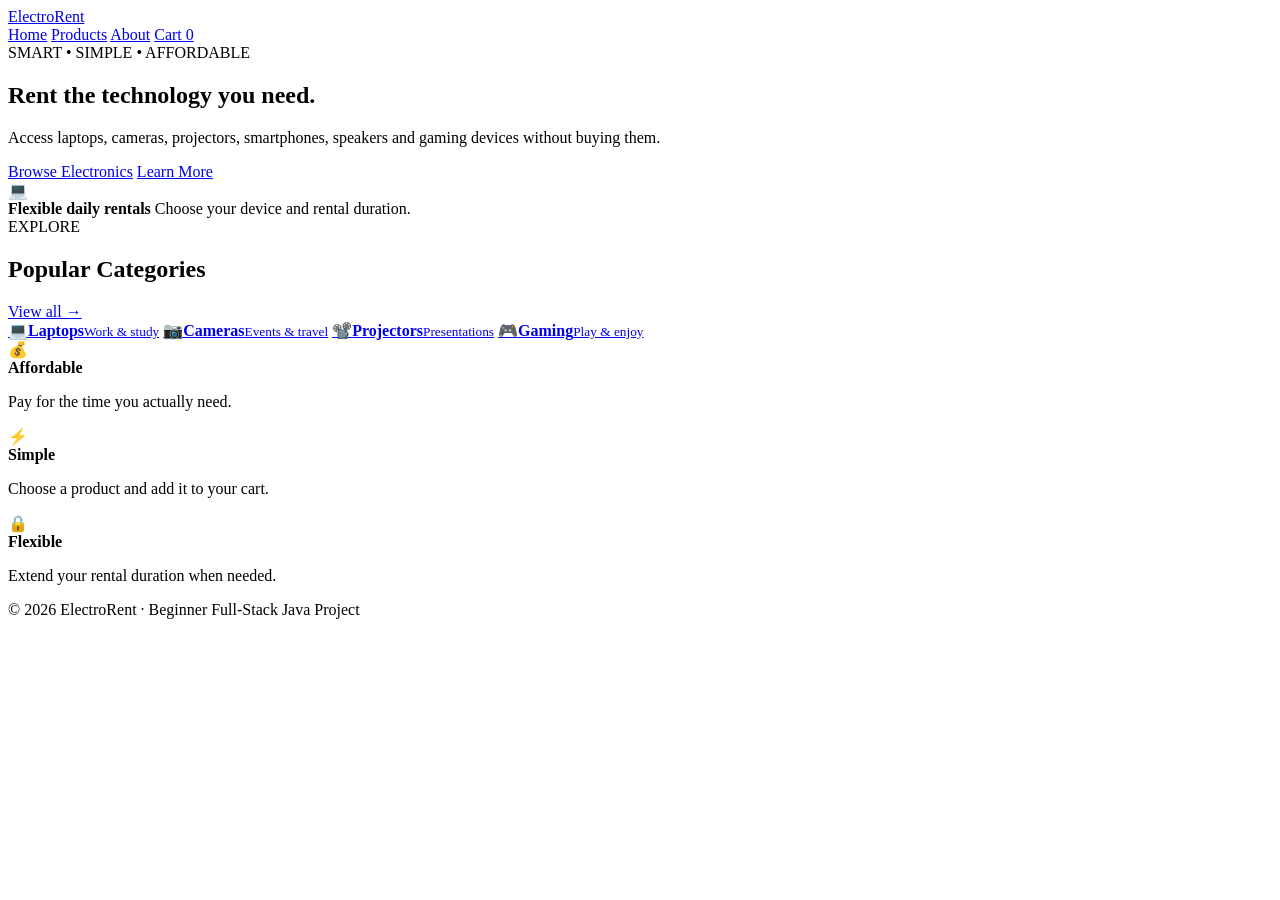
==== index.html @ 1d93f3ef "Add files via upload" ====
<!DOCTYPE html>
<html lang="en">
<head>
    <meta charset="UTF-8">
    <meta name="viewport" content="width=device-width, initial-scale=1.0">
    <title>ElectroRent | Electronics Rental</title>
    <link rel="stylesheet" href="css/style.css">
</head>
<body>
<header class="site-header">
    <div class="container nav-wrap">
        <a class="logo" href="index.html">Electro<span>Rent</span></a>
        <nav>
            <a class="active" href="index.html">Home</a>
            <a href="products.html">Products</a>
            <a href="about.html">About</a>
            <a class="cart-link" href="cart.html">Cart <span id="cartCount">0</span></a>
        </nav>
    </div>
</header>

<main>
<section class="hero">
    <div class="container hero-content">
        <div class="hero-copy">
            <span class="eyebrow">SMART • SIMPLE • AFFORDABLE</span>
            <h1>Rent the technology you need.</h1>
            <p>Access laptops, cameras, projectors, smartphones, speakers and gaming devices without buying them.</p>
            <div class="hero-actions">
                <a class="btn btn-primary" href="products.html">Browse Electronics</a>
                <a class="btn btn-light" href="about.html">Learn More</a>
            </div>
        </div>
        <div class="hero-card">
            <div class="hero-icon">💻</div>
            <strong>Flexible daily rentals</strong>
            <span>Choose your device and rental duration.</span>
        </div>
    </div>
</section>

<section class="container section">
    <div class="section-heading">
        <div><span class="eyebrow">EXPLORE</span><h2>Popular Categories</h2></div>
        <a href="products.html" class="text-link">View all →</a>
    </div>
    <div class="category-grid">
        <a class="category-card" href="products.html?category=Laptop"><span>💻</span><strong>Laptops</strong><small>Work & study</small></a>
        <a class="category-card" href="products.html?category=Camera"><span>📷</span><strong>Cameras</strong><small>Events & travel</small></a>
        <a class="category-card" href="products.html?category=Projector"><span>📽️</span><strong>Projectors</strong><small>Presentations</small></a>
        <a class="category-card" href="products.html?category=Gaming"><span>🎮</span><strong>Gaming</strong><small>Play & enjoy</small></a>
    </div>
</section>

<section class="container feature-grid section">
    <div class="feature"><span>💰</span><div><strong>Affordable</strong><p>Pay for the time you actually need.</p></div></div>
    <div class="feature"><span>⚡</span><div><strong>Simple</strong><p>Choose a product and add it to your cart.</p></div></div>
    <div class="feature"><span>🔒</span><div><strong>Flexible</strong><p>Extend your rental duration when needed.</p></div></div>
</section>
</main>
<footer><div class="container">© 2026 ElectroRent · Beginner Full-Stack Java Project</div></footer>
<script src="js/main.js"></script>
</body>
</html>
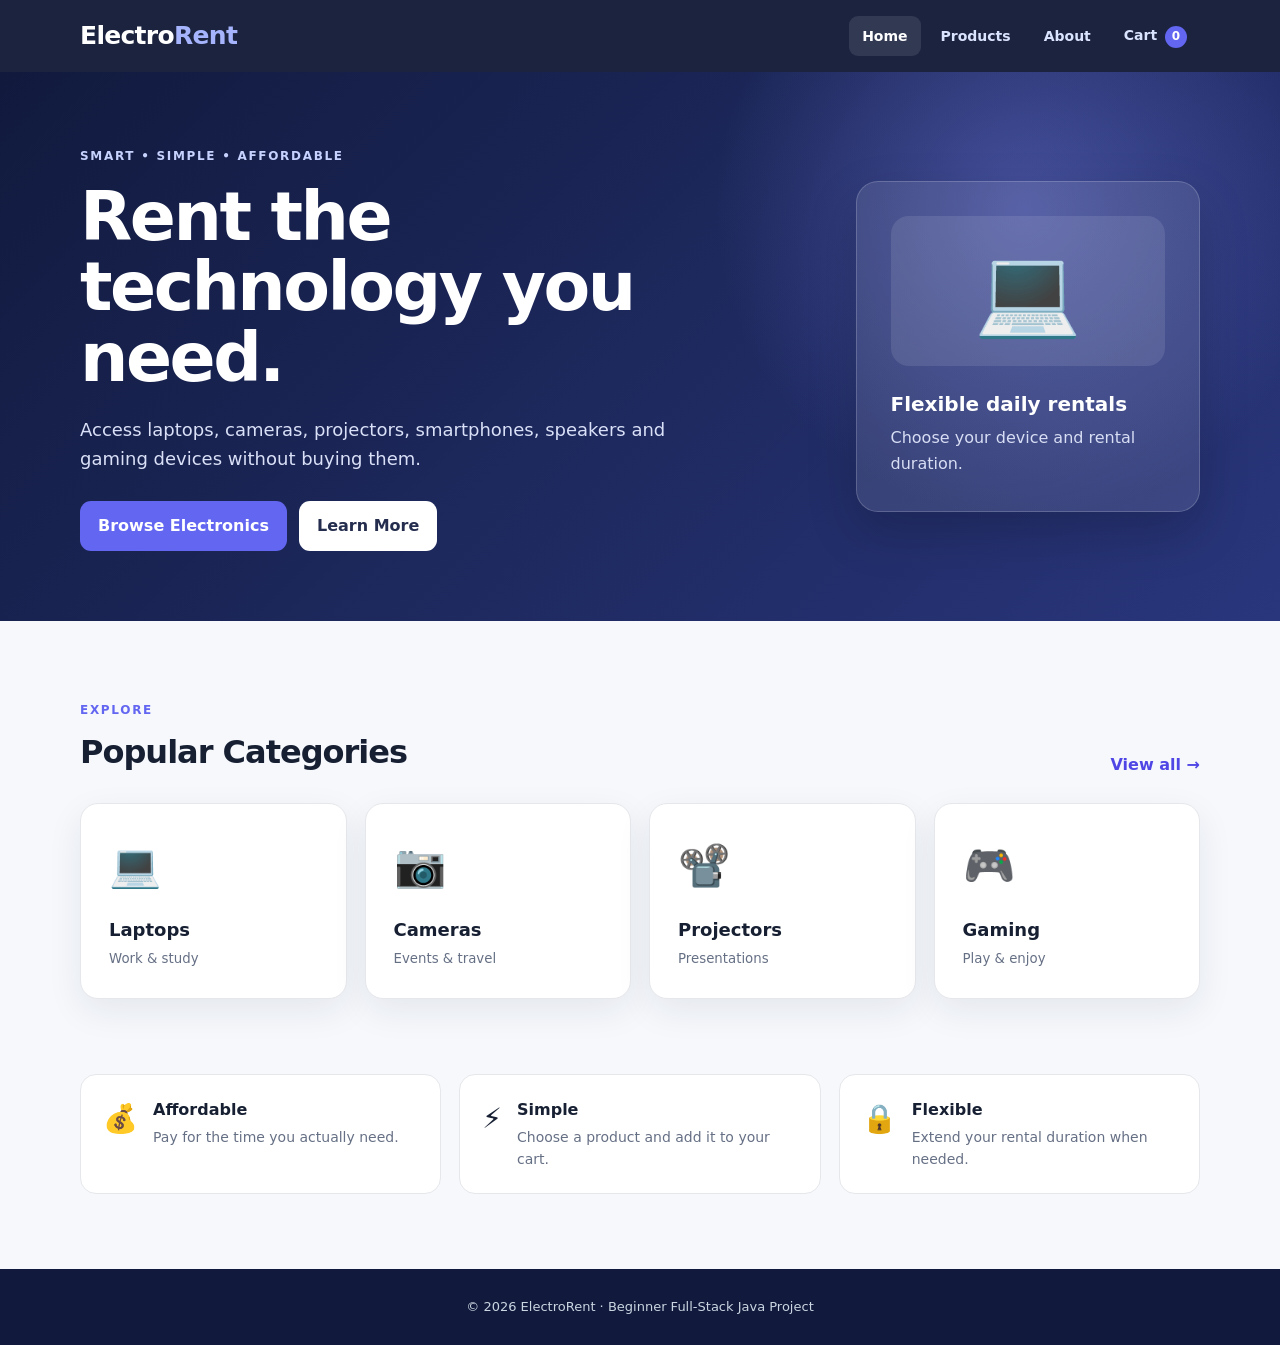
==== commit 2a677eec: "Update index.html" ====
--- a/index.html
+++ b/index.html
@@ -4,7 +4,7 @@
     <meta charset="UTF-8">
     <meta name="viewport" content="width=device-width, initial-scale=1.0">
     <title>ElectroRent | Electronics Rental</title>
-    <link rel="stylesheet" href="css/style.css">
+    <link rel="stylesheet" href="style.css">
 </head>
 <body>
 <header class="site-header">
@@ -59,6 +59,6 @@
 </section>
 </main>
 <footer><div class="container">© 2026 ElectroRent · Beginner Full-Stack Java Project</div></footer>
-<script src="js/main.js"></script>
+<script src="main.js"></script>
 </body>
 </html>
--- a/style.css
+++ b/style.css
@@ -0,0 +1,4 @@
+:root{--primary:#4f46e5;--primary-dark:#3730a3;--ink:#172033;--muted:#667085;--surface:#fff;--bg:#f6f8fc;--border:#e5e7eb;--success:#087443;--shadow:0 12px 35px rgba(31,41,55,.08)}
+*{box-sizing:border-box}html{scroll-behavior:smooth}body{margin:0;font-family:Inter,ui-sans-serif,system-ui,-apple-system,"Segoe UI",Arial,sans-serif;background:var(--bg);color:var(--ink);line-height:1.6}a{color:inherit}button,input,select{font:inherit}.container{width:min(1120px,92%);margin:auto}.site-header{position:sticky;top:0;z-index:20;background:rgba(18,27,56,.96);backdrop-filter:blur(12px);color:#fff}.nav-wrap{min-height:72px;display:flex;align-items:center;justify-content:space-between;gap:24px}.logo{font-size:25px;font-weight:850;text-decoration:none;letter-spacing:-.7px}.logo span{color:#a5b4fc}.site-header nav{display:flex;align-items:center;gap:7px}.site-header nav a{padding:9px 13px;border-radius:9px;text-decoration:none;color:#dbe4ff;font-weight:600;font-size:14px}.site-header nav a:hover,.site-header nav a.active{background:rgba(255,255,255,.1);color:#fff}.cart-link span{display:inline-flex;min-width:22px;height:22px;padding:0 6px;align-items:center;justify-content:center;border-radius:20px;background:#6366f1;color:#fff;font-size:12px;margin-left:3px}.hero{background:radial-gradient(circle at 80% 25%,rgba(129,140,248,.38),transparent 28%),linear-gradient(135deg,#111a3d,#29367c);color:#fff;min-height:530px;display:flex;align-items:center}.hero-content{display:grid;grid-template-columns:1.35fr .65fr;gap:60px;align-items:center;padding:70px 0}.eyebrow{font-size:12px;letter-spacing:1.7px;font-weight:800;color:#6366f1}.hero .eyebrow{color:#c7d2fe}.hero h1{font-size:clamp(42px,6vw,68px);line-height:1.04;letter-spacing:-2.5px;max-width:720px;margin:14px 0 22px}.hero p{font-size:18px;color:#d9e0f7;max-width:650px;margin:0 0 28px}.hero-actions{display:flex;gap:12px;flex-wrap:wrap}.btn{display:inline-flex;align-items:center;justify-content:center;border:0;border-radius:11px;padding:12px 18px;font-weight:750;text-decoration:none;cursor:pointer;transition:.2s}.btn:hover{transform:translateY(-1px)}.btn-primary{background:#6366f1;color:#fff}.btn-light{background:#fff;color:#242d4d}.btn-danger{background:#fff0f0;color:#b42318}.hero-card{background:rgba(255,255,255,.1);border:1px solid rgba(255,255,255,.18);border-radius:22px;padding:34px;box-shadow:0 20px 50px rgba(0,0,0,.18)}.hero-icon{height:150px;border-radius:18px;display:grid;place-items:center;font-size:86px;background:rgba(255,255,255,.1);margin-bottom:22px}.hero-card strong{display:block;font-size:20px}.hero-card span{display:block;color:#d8def4;margin-top:5px}.section{padding:75px 0}.section-heading{display:flex;justify-content:space-between;align-items:end;gap:20px;margin-bottom:25px}.section-heading h2{margin:5px 0 0;font-size:32px;letter-spacing:-1px}.text-link{color:var(--primary);font-weight:750;text-decoration:none}.category-grid{display:grid;grid-template-columns:repeat(4,1fr);gap:18px}.category-card{background:var(--surface);padding:28px;border:1px solid var(--border);border-radius:18px;text-decoration:none;box-shadow:var(--shadow);transition:.2s}.category-card:hover{transform:translateY(-4px);border-color:#c7d2fe}.category-card span{font-size:42px;display:block;margin-bottom:17px}.category-card strong{display:block;font-size:18px}.category-card small{color:var(--muted)}.feature-grid{display:grid;grid-template-columns:repeat(3,1fr);gap:18px;padding-top:0}.feature{background:#fff;border:1px solid var(--border);border-radius:16px;padding:22px;display:flex;gap:15px}.feature>span{font-size:28px}.feature strong{font-size:16px}.feature p{color:var(--muted);font-size:14px;margin:3px 0 0}.page-main{padding:55px 0 80px;min-height:calc(100vh - 140px)}.page-title{margin-bottom:30px}.page-title h1{font-size:42px;letter-spacing:-1.5px;margin:5px 0}.page-title p{color:var(--muted);margin:0}.toolbar{display:flex;gap:12px;margin-bottom:24px}.search,.select{width:100%;border:1px solid var(--border);background:#fff;border-radius:12px;padding:13px 15px;outline:none}.search:focus,.select:focus{border-color:#818cf8;box-shadow:0 0 0 4px #eef2ff}.select{max-width:210px}.status{color:var(--muted);font-size:14px;margin:8px 0 15px}.product-grid{display:grid;grid-template-columns:repeat(3,1fr);gap:20px}.product-card{background:#fff;border:1px solid var(--border);border-radius:18px;overflow:hidden;box-shadow:var(--shadow);display:flex;flex-direction:column}.product-visual{height:185px;background:linear-gradient(135deg,#eef2ff,#f5f3ff);display:grid;place-items:center;font-size:76px}.product-body{padding:21px;display:flex;flex-direction:column;flex:1}.badge{display:inline-block;width:max-content;background:#eef2ff;color:#4338ca;border-radius:20px;padding:4px 9px;font-size:11px;font-weight:800;text-transform:uppercase}.product-body h3{margin:11px 0 6px;font-size:19px}.product-body p{color:var(--muted);font-size:14px;margin:0 0 18px;min-height:45px}.product-bottom{margin-top:auto;display:flex;align-items:center;justify-content:space-between;gap:10px}.price{font-weight:850;color:var(--primary);font-size:18px}.price small{font-weight:500;color:var(--muted);font-size:12px}.empty{grid-column:1/-1;text-align:center;padding:60px 20px;background:#fff;border:1px dashed #cbd5e1;border-radius:16px;color:var(--muted)}.cart-layout{display:grid;grid-template-columns:1.4fr .6fr;gap:22px}.cart-item{background:#fff;border:1px solid var(--border);border-radius:16px;padding:18px;margin-bottom:14px;display:flex;align-items:center;gap:18px}.cart-visual{width:75px;height:75px;flex:none;border-radius:13px;background:#eef2ff;display:grid;place-items:center;font-size:38px}.cart-info{flex:1}.cart-info h3{margin:0 0 3px;font-size:17px}.cart-info p{margin:0;color:var(--muted);font-size:13px}.cart-controls{display:flex;align-items:center;gap:8px}.days{width:68px;border:1px solid var(--border);border-radius:8px;padding:8px}.remove{border:0;background:#fff0f0;color:#b42318;border-radius:8px;padding:8px 10px;cursor:pointer}.summary-card{background:#fff;border:1px solid var(--border);border-radius:18px;padding:24px;height:max-content;position:sticky;top:95px}.summary-card h2{margin:0 0 20px;font-size:20px}.summary-row{display:flex;justify-content:space-between;padding:9px 0;color:var(--muted)}.summary-total{border-top:1px solid var(--border);margin-top:8px;padding-top:15px;display:flex;justify-content:space-between;font-size:20px;font-weight:850}.summary-card .btn{width:100%;margin-top:20px}.about-hero{background:linear-gradient(135deg,#eef2ff,#fff);border:1px solid #dfe4ff;border-radius:24px;padding:50px;margin-bottom:28px}.about-hero h1{font-size:clamp(36px,5vw,54px);line-height:1.1;letter-spacing:-2px;max-width:800px;margin:8px 0 15px}.about-hero p{max-width:760px;color:var(--muted);font-size:17px}.stack-grid{display:grid;grid-template-columns:repeat(3,1fr);gap:18px}.stack-card{background:#fff;border:1px solid var(--border);border-radius:18px;padding:26px;box-shadow:var(--shadow)}.stack-card>span{font-size:34px}.stack-card h3{margin:12px 0 5px}.stack-card p{color:var(--muted);font-size:14px}footer{background:#111a3d;color:#cbd5e1;text-align:center;padding:28px 0;font-size:13px}.toast{position:fixed;right:20px;bottom:20px;background:#172033;color:#fff;padding:13px 17px;border-radius:10px;box-shadow:0 12px 30px #0003;z-index:50}
+@media(max-width:850px){.hero-content,.cart-layout{grid-template-columns:1fr}.hero-card{max-width:500px}.category-grid{grid-template-columns:repeat(2,1fr)}.product-grid{grid-template-columns:repeat(2,1fr)}.feature-grid,.stack-grid{grid-template-columns:1fr}.summary-card{position:static}.site-header nav{flex-wrap:wrap;justify-content:center}.nav-wrap{padding:10px 0;flex-direction:column}.hero{min-height:auto}.hero-content{padding:70px 0}.toolbar{flex-direction:column}.select{max-width:none}}
+@media(max-width:560px){.category-grid,.product-grid{grid-template-columns:1fr}.hero h1{letter-spacing:-1.5px}.page-title h1{font-size:34px}.cart-item{align-items:flex-start;flex-wrap:wrap}.cart-controls{width:100%}.site-header nav a{padding:7px 8px;font-size:13px}}
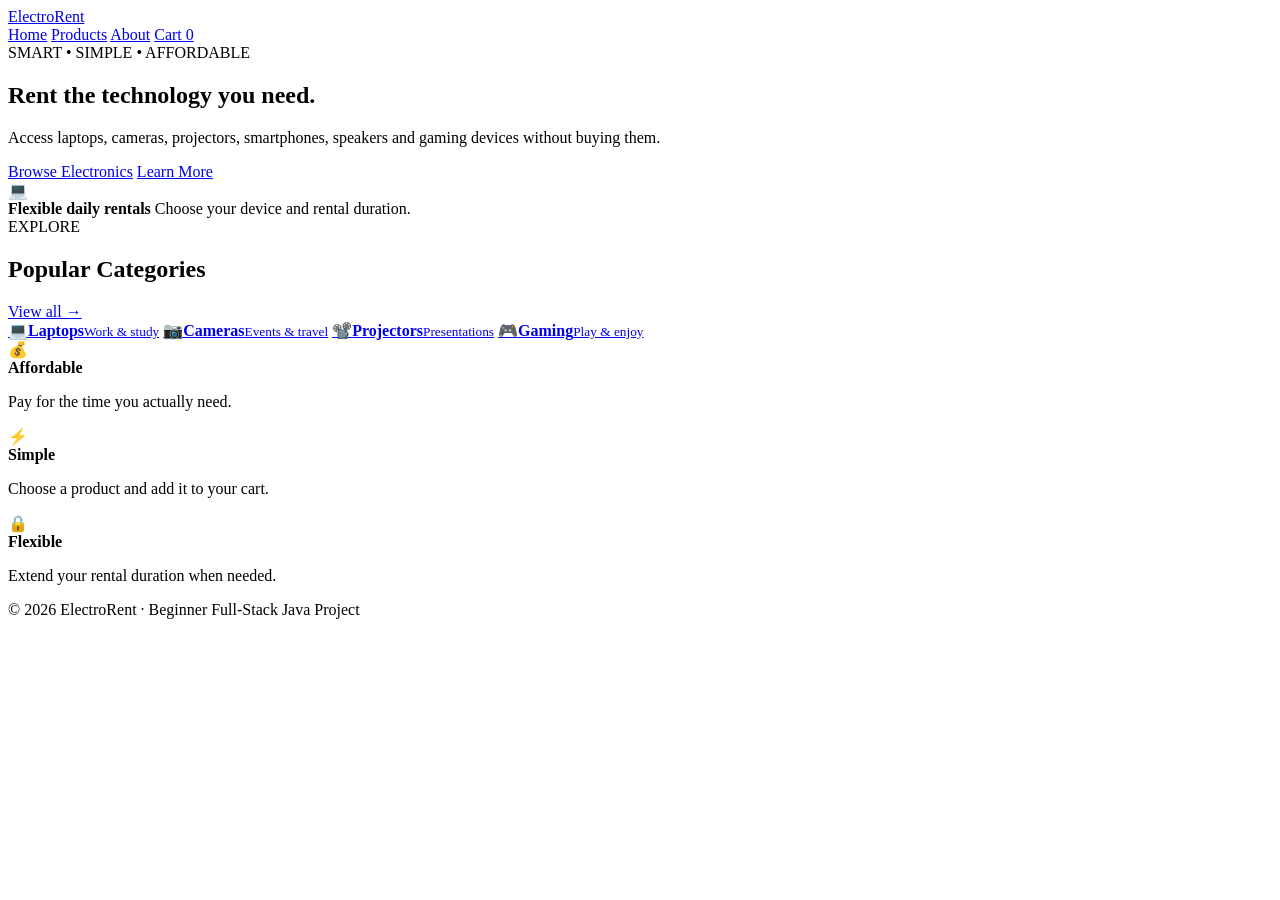
==== commit 724a25f8: "Update index.html" ====
--- a/index.html
+++ b/index.html
@@ -4,7 +4,7 @@
     <meta charset="UTF-8">
     <meta name="viewport" content="width=device-width, initial-scale=1.0">
     <title>ElectroRent | Electronics Rental</title>
-    <link rel="stylesheet" href="style.css">
+    <link rel="stylesheet" href="/css/style.css">
 </head>
 <body>
 <header class="site-header">
@@ -59,6 +59,6 @@
 </section>
 </main>
 <footer><div class="container">© 2026 ElectroRent · Beginner Full-Stack Java Project</div></footer>
-<script src="main.js"></script>
+<script src="/js/main.js"></script>
 </body>
 </html>
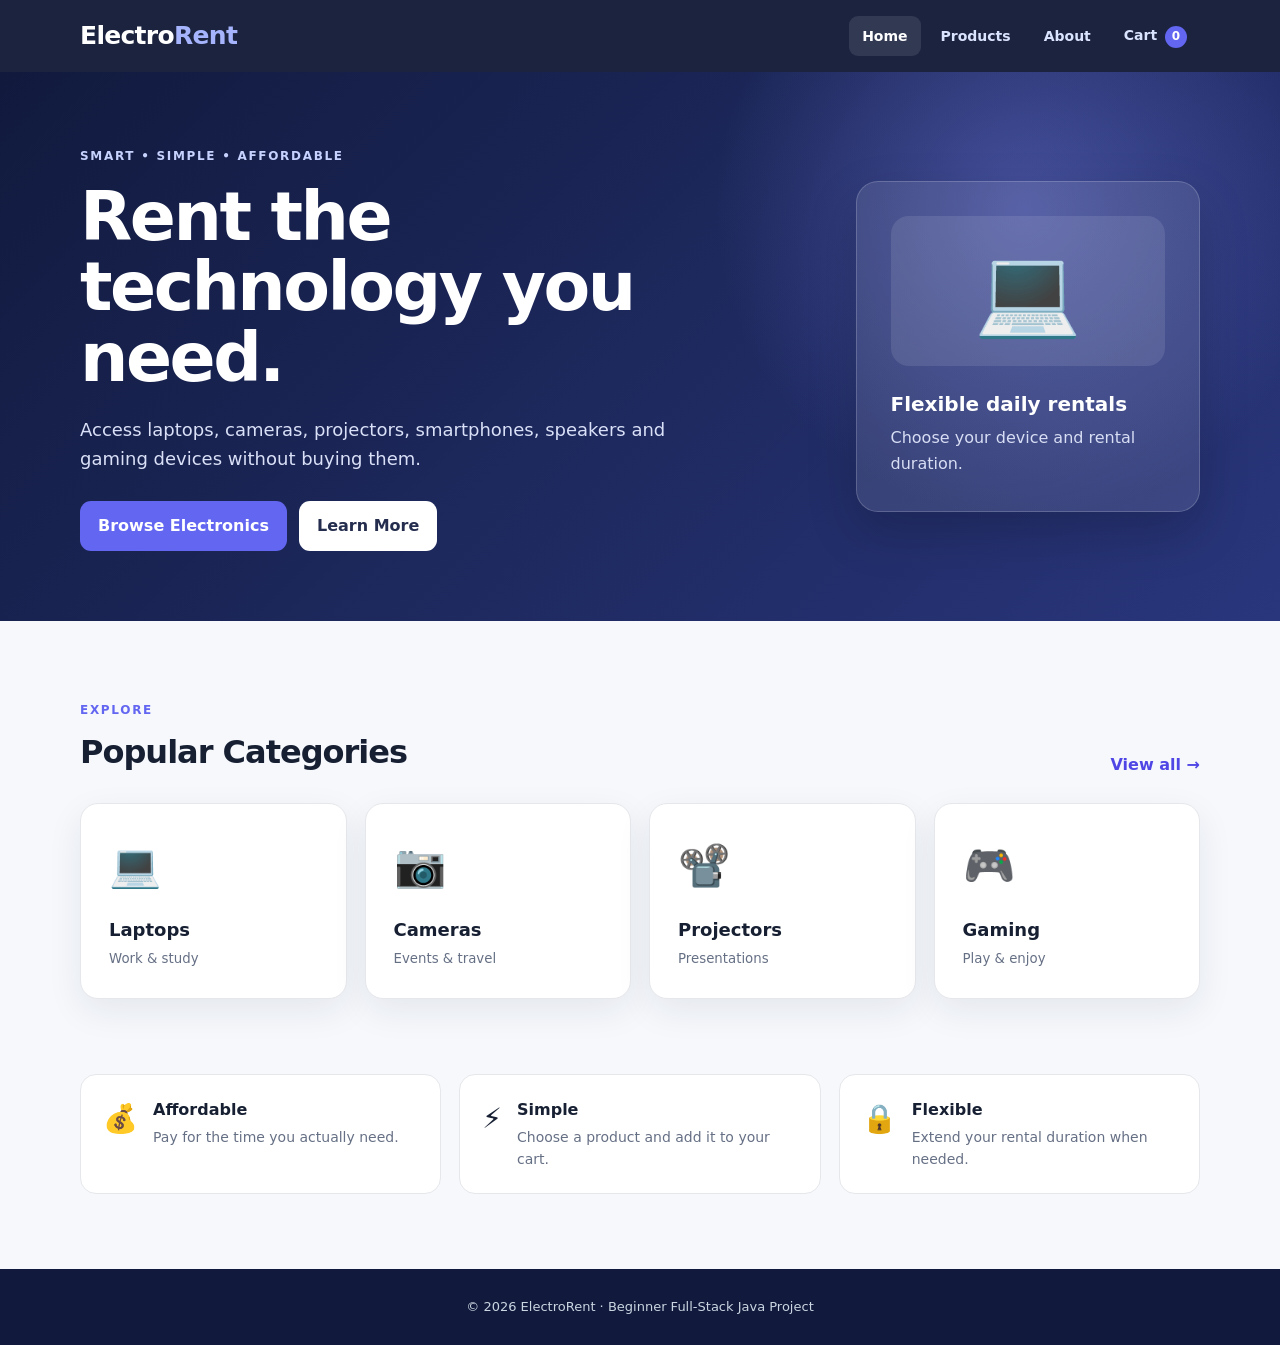
==== commit 7a9f8135: "Update index.html" ====
--- a/index.html
+++ b/index.html
@@ -4,7 +4,7 @@
     <meta charset="UTF-8">
     <meta name="viewport" content="width=device-width, initial-scale=1.0">
     <title>ElectroRent | Electronics Rental</title>
-    <link rel="stylesheet" href="/css/style.css">
+    <link rel="stylesheet" href="style.css">
 </head>
 <body>
 <header class="site-header">
@@ -59,6 +59,6 @@
 </section>
 </main>
 <footer><div class="container">© 2026 ElectroRent · Beginner Full-Stack Java Project</div></footer>
-<script src="/js/main.js"></script>
+<script src="main.js"></script>
 </body>
 </html>
--- a/style.css
+++ b/style.css
@@ -0,0 +1,4 @@
+:root{--primary:#4f46e5;--primary-dark:#3730a3;--ink:#172033;--muted:#667085;--surface:#fff;--bg:#f6f8fc;--border:#e5e7eb;--success:#087443;--shadow:0 12px 35px rgba(31,41,55,.08)}
+*{box-sizing:border-box}html{scroll-behavior:smooth}body{margin:0;font-family:Inter,ui-sans-serif,system-ui,-apple-system,"Segoe UI",Arial,sans-serif;background:var(--bg);color:var(--ink);line-height:1.6}a{color:inherit}button,input,select{font:inherit}.container{width:min(1120px,92%);margin:auto}.site-header{position:sticky;top:0;z-index:20;background:rgba(18,27,56,.96);backdrop-filter:blur(12px);color:#fff}.nav-wrap{min-height:72px;display:flex;align-items:center;justify-content:space-between;gap:24px}.logo{font-size:25px;font-weight:850;text-decoration:none;letter-spacing:-.7px}.logo span{color:#a5b4fc}.site-header nav{display:flex;align-items:center;gap:7px}.site-header nav a{padding:9px 13px;border-radius:9px;text-decoration:none;color:#dbe4ff;font-weight:600;font-size:14px}.site-header nav a:hover,.site-header nav a.active{background:rgba(255,255,255,.1);color:#fff}.cart-link span{display:inline-flex;min-width:22px;height:22px;padding:0 6px;align-items:center;justify-content:center;border-radius:20px;background:#6366f1;color:#fff;font-size:12px;margin-left:3px}.hero{background:radial-gradient(circle at 80% 25%,rgba(129,140,248,.38),transparent 28%),linear-gradient(135deg,#111a3d,#29367c);color:#fff;min-height:530px;display:flex;align-items:center}.hero-content{display:grid;grid-template-columns:1.35fr .65fr;gap:60px;align-items:center;padding:70px 0}.eyebrow{font-size:12px;letter-spacing:1.7px;font-weight:800;color:#6366f1}.hero .eyebrow{color:#c7d2fe}.hero h1{font-size:clamp(42px,6vw,68px);line-height:1.04;letter-spacing:-2.5px;max-width:720px;margin:14px 0 22px}.hero p{font-size:18px;color:#d9e0f7;max-width:650px;margin:0 0 28px}.hero-actions{display:flex;gap:12px;flex-wrap:wrap}.btn{display:inline-flex;align-items:center;justify-content:center;border:0;border-radius:11px;padding:12px 18px;font-weight:750;text-decoration:none;cursor:pointer;transition:.2s}.btn:hover{transform:translateY(-1px)}.btn-primary{background:#6366f1;color:#fff}.btn-light{background:#fff;color:#242d4d}.btn-danger{background:#fff0f0;color:#b42318}.hero-card{background:rgba(255,255,255,.1);border:1px solid rgba(255,255,255,.18);border-radius:22px;padding:34px;box-shadow:0 20px 50px rgba(0,0,0,.18)}.hero-icon{height:150px;border-radius:18px;display:grid;place-items:center;font-size:86px;background:rgba(255,255,255,.1);margin-bottom:22px}.hero-card strong{display:block;font-size:20px}.hero-card span{display:block;color:#d8def4;margin-top:5px}.section{padding:75px 0}.section-heading{display:flex;justify-content:space-between;align-items:end;gap:20px;margin-bottom:25px}.section-heading h2{margin:5px 0 0;font-size:32px;letter-spacing:-1px}.text-link{color:var(--primary);font-weight:750;text-decoration:none}.category-grid{display:grid;grid-template-columns:repeat(4,1fr);gap:18px}.category-card{background:var(--surface);padding:28px;border:1px solid var(--border);border-radius:18px;text-decoration:none;box-shadow:var(--shadow);transition:.2s}.category-card:hover{transform:translateY(-4px);border-color:#c7d2fe}.category-card span{font-size:42px;display:block;margin-bottom:17px}.category-card strong{display:block;font-size:18px}.category-card small{color:var(--muted)}.feature-grid{display:grid;grid-template-columns:repeat(3,1fr);gap:18px;padding-top:0}.feature{background:#fff;border:1px solid var(--border);border-radius:16px;padding:22px;display:flex;gap:15px}.feature>span{font-size:28px}.feature strong{font-size:16px}.feature p{color:var(--muted);font-size:14px;margin:3px 0 0}.page-main{padding:55px 0 80px;min-height:calc(100vh - 140px)}.page-title{margin-bottom:30px}.page-title h1{font-size:42px;letter-spacing:-1.5px;margin:5px 0}.page-title p{color:var(--muted);margin:0}.toolbar{display:flex;gap:12px;margin-bottom:24px}.search,.select{width:100%;border:1px solid var(--border);background:#fff;border-radius:12px;padding:13px 15px;outline:none}.search:focus,.select:focus{border-color:#818cf8;box-shadow:0 0 0 4px #eef2ff}.select{max-width:210px}.status{color:var(--muted);font-size:14px;margin:8px 0 15px}.product-grid{display:grid;grid-template-columns:repeat(3,1fr);gap:20px}.product-card{background:#fff;border:1px solid var(--border);border-radius:18px;overflow:hidden;box-shadow:var(--shadow);display:flex;flex-direction:column}.product-visual{height:185px;background:linear-gradient(135deg,#eef2ff,#f5f3ff);display:grid;place-items:center;font-size:76px}.product-body{padding:21px;display:flex;flex-direction:column;flex:1}.badge{display:inline-block;width:max-content;background:#eef2ff;color:#4338ca;border-radius:20px;padding:4px 9px;font-size:11px;font-weight:800;text-transform:uppercase}.product-body h3{margin:11px 0 6px;font-size:19px}.product-body p{color:var(--muted);font-size:14px;margin:0 0 18px;min-height:45px}.product-bottom{margin-top:auto;display:flex;align-items:center;justify-content:space-between;gap:10px}.price{font-weight:850;color:var(--primary);font-size:18px}.price small{font-weight:500;color:var(--muted);font-size:12px}.empty{grid-column:1/-1;text-align:center;padding:60px 20px;background:#fff;border:1px dashed #cbd5e1;border-radius:16px;color:var(--muted)}.cart-layout{display:grid;grid-template-columns:1.4fr .6fr;gap:22px}.cart-item{background:#fff;border:1px solid var(--border);border-radius:16px;padding:18px;margin-bottom:14px;display:flex;align-items:center;gap:18px}.cart-visual{width:75px;height:75px;flex:none;border-radius:13px;background:#eef2ff;display:grid;place-items:center;font-size:38px}.cart-info{flex:1}.cart-info h3{margin:0 0 3px;font-size:17px}.cart-info p{margin:0;color:var(--muted);font-size:13px}.cart-controls{display:flex;align-items:center;gap:8px}.days{width:68px;border:1px solid var(--border);border-radius:8px;padding:8px}.remove{border:0;background:#fff0f0;color:#b42318;border-radius:8px;padding:8px 10px;cursor:pointer}.summary-card{background:#fff;border:1px solid var(--border);border-radius:18px;padding:24px;height:max-content;position:sticky;top:95px}.summary-card h2{margin:0 0 20px;font-size:20px}.summary-row{display:flex;justify-content:space-between;padding:9px 0;color:var(--muted)}.summary-total{border-top:1px solid var(--border);margin-top:8px;padding-top:15px;display:flex;justify-content:space-between;font-size:20px;font-weight:850}.summary-card .btn{width:100%;margin-top:20px}.about-hero{background:linear-gradient(135deg,#eef2ff,#fff);border:1px solid #dfe4ff;border-radius:24px;padding:50px;margin-bottom:28px}.about-hero h1{font-size:clamp(36px,5vw,54px);line-height:1.1;letter-spacing:-2px;max-width:800px;margin:8px 0 15px}.about-hero p{max-width:760px;color:var(--muted);font-size:17px}.stack-grid{display:grid;grid-template-columns:repeat(3,1fr);gap:18px}.stack-card{background:#fff;border:1px solid var(--border);border-radius:18px;padding:26px;box-shadow:var(--shadow)}.stack-card>span{font-size:34px}.stack-card h3{margin:12px 0 5px}.stack-card p{color:var(--muted);font-size:14px}footer{background:#111a3d;color:#cbd5e1;text-align:center;padding:28px 0;font-size:13px}.toast{position:fixed;right:20px;bottom:20px;background:#172033;color:#fff;padding:13px 17px;border-radius:10px;box-shadow:0 12px 30px #0003;z-index:50}
+@media(max-width:850px){.hero-content,.cart-layout{grid-template-columns:1fr}.hero-card{max-width:500px}.category-grid{grid-template-columns:repeat(2,1fr)}.product-grid{grid-template-columns:repeat(2,1fr)}.feature-grid,.stack-grid{grid-template-columns:1fr}.summary-card{position:static}.site-header nav{flex-wrap:wrap;justify-content:center}.nav-wrap{padding:10px 0;flex-direction:column}.hero{min-height:auto}.hero-content{padding:70px 0}.toolbar{flex-direction:column}.select{max-width:none}}
+@media(max-width:560px){.category-grid,.product-grid{grid-template-columns:1fr}.hero h1{letter-spacing:-1.5px}.page-title h1{font-size:34px}.cart-item{align-items:flex-start;flex-wrap:wrap}.cart-controls{width:100%}.site-header nav a{padding:7px 8px;font-size:13px}}
